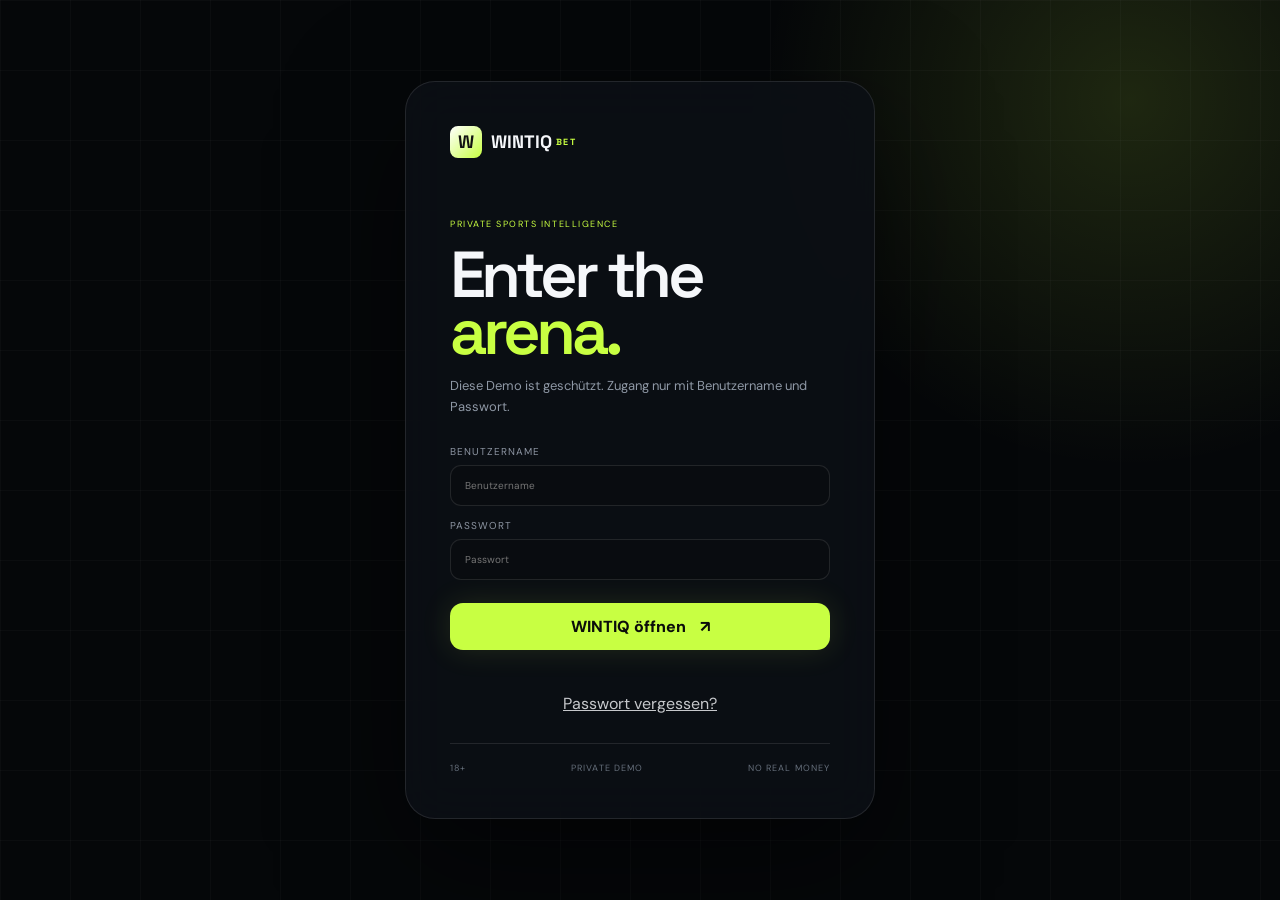
==== index (10).html @ 61d81dd2 "Add files via upload" ====
<!doctype html>
<html lang="de">
<head>
<meta charset="utf-8">
<meta name="viewport" content="width=device-width,initial-scale=1">

<meta name="description" content="WINTIQ — private sports intelligence demo">
<title>WINTIQ BET — Private Demo</title>

<link rel="preconnect" href="https://fonts.googleapis.com">
<link rel="preconnect" href="https://fonts.gstatic.com" crossorigin>

<link href="https://fonts.googleapis.com/css2?family=DM+Sans:wght@400;500;600;700;800&family=Space+Grotesk:wght@500;600;700&display=swap" rel="stylesheet">

<link rel="stylesheet" href="styles.css">

<style>
/* =========================================================
   GITHUB ADMIN
   ========================================================= */

.github-token-field {
  grid-column: 1 / -1;
}

.github-token-field input {
  width: 100%;
  min-height: 54px;
  font-size: 16px;
  box-sizing: border-box;
}

.github-test-row {
  display: flex;
  align-items: center;
  gap: 14px;
  margin-top: 14px;
  flex-wrap: wrap;
}

.github-status {
  font-size: 13px;
  line-height: 1.45;
  opacity: .9;
}

.github-status.ok {
  color: #b6ff4a;
}

.github-status.error {
  color: #ff7777;
}

.github-status.loading {
  opacity: .65;
}


/* =========================================================
   PASSWORD RESET
   ========================================================= */

.forgot-password {
  margin-top: 14px;
  text-align: center;
}

.forgot-password button {
  background: transparent;
  border: 0;
  color: inherit;
  cursor: pointer;
  text-decoration: underline;
  opacity: .8;
  font: inherit;
}

.forgot-password button:hover {
  opacity: 1;
}

.reset-box {
  display: grid;
  gap: 14px;
  margin-top: 20px;
}

.reset-box input {
  width: 100%;
  box-sizing: border-box;
}

.reset-message {
  min-height: 20px;
  font-size: 13px;
}

.reset-message.error {
  color: #ff7777;
}

.reset-message.ok {
  color: #b6ff4a;
}


/* =========================================================
   PASSWORD REQUEST INBOX
   ========================================================= */

.password-inbox {
  margin-top: 30px;
  border-top: 1px solid rgba(255,255,255,.1);
  padding-top: 24px;
}

.password-inbox-head {
  display: flex;
  justify-content: space-between;
  align-items: center;
  gap: 15px;
  flex-wrap: wrap;
  margin-bottom: 16px;
}

.password-inbox-head strong {
  font-size: 18px;
}

.password-inbox-head small {
  opacity: .65;
}

.password-request-list {
  display: grid;
  gap: 12px;
}

.password-request {
  border: 1px solid rgba(255,255,255,.1);
  background: rgba(255,255,255,.025);
  padding: 16px;
  border-radius: 12px;
}

.password-request.pending {
  border-color: rgba(182,255,74,.35);
}

.password-request.done {
  opacity: .55;
}

.password-request-top {
  display: flex;
  justify-content: space-between;
  align-items: center;
  gap: 12px;
  margin-bottom: 10px;
}

.password-request-user {
  font-weight: 700;
  font-size: 16px;
}

.password-request-status {
  font-size: 11px;
  padding: 5px 8px;
  border-radius: 99px;
  border: 1px solid rgba(255,255,255,.15);
}

.password-request-status.pending {
  color: #b6ff4a;
}

.password-request-status.done {
  color: #aaa;
}

.password-request-meta {
  font-size: 12px;
  opacity: .65;
  margin-bottom: 14px;
}

.password-request-actions {
  display: flex;
  gap: 8px;
  flex-wrap: wrap;
}

.password-change-box {
  margin-top: 14px;
  padding: 14px;
  border-radius: 10px;
  background: rgba(0,0,0,.2);
  display: grid;
  gap: 10px;
}

.password-change-box input {
  width: 100%;
  box-sizing: border-box;
}

.password-inbox-empty {
  padding: 18px;
  border: 1px dashed rgba(255,255,255,.15);
  border-radius: 10px;
  opacity: .6;
  text-align: center;
}

.inbox-count {
  display: inline-flex;
  min-width: 20px;
  height: 20px;
  padding: 0 6px;
  align-items: center;
  justify-content: center;
  border-radius: 99px;
  background: #b6ff4a;
  color: #111;
  font-size: 11px;
  font-weight: 800;
}


/* =========================================================
   USER INFO
   ========================================================= */

.current-user {
  font-size: 12px;
  opacity: .7;
  margin-right: 5px;
}

.hidden {
  display: none !important;
}

/* =========================================================
   FINAL PICKS REDESIGN
   Legacy sports/live-market/bet-slip areas are removed from the page.
   ========================================================= */
#sports,#live{display:none!important}

.picks{position:relative}
.picks-live-ticker{margin:0 0 24px;border:1px solid rgba(255,255,255,.10);border-radius:18px;background:rgba(255,255,255,.025);overflow:hidden}
.picks-live-ticker-track{display:grid;grid-template-columns:repeat(3,minmax(0,1fr));min-height:66px}
.picks-live-ticker-item{display:flex;align-items:center;justify-content:space-between;gap:14px;padding:13px 16px;border-right:1px solid rgba(255,255,255,.08);font-size:12px}
.picks-live-ticker-item:last-child{border-right:0}
.picks-live-ticker-item strong{font-size:15px;font-variant-numeric:tabular-nums}
.picks-live-ticker-item.live .ticker-state{color:#ff6262;font-weight:800}
.picks-live-ticker-item.upcoming .ticker-state{opacity:.65}
.picks-live-ticker-item.finished .ticker-state{opacity:.45}
.picks-live-ticker-item .ticker-state{white-space:nowrap;font-size:10px;letter-spacing:.08em;text-transform:uppercase}
.picks-live-caption{display:flex;justify-content:space-between;align-items:center;gap:18px;margin:0 0 12px;padding:0 2px;color:rgba(255,255,255,.48);font-size:10px;letter-spacing:.10em;text-transform:uppercase}
.picks-live-caption span:first-child{color:rgba(255,255,255,.82);font-weight:800}
.live-mini-dot{display:inline-block;width:7px;height:7px;border-radius:50%;background:#ff4d4d;box-shadow:0 0 0 0 rgba(255,77,77,.65);animation:livePulse 1.15s infinite;margin-right:7px;vertical-align:middle}
@keyframes livePulse{0%{box-shadow:0 0 0 0 rgba(255,77,77,.65);opacity:1}70%{box-shadow:0 0 0 8px rgba(255,77,77,0);opacity:.55}100%{box-shadow:0 0 0 0 rgba(255,77,77,0);opacity:1}}
.pick-grid{display:grid!important;grid-template-columns:repeat(3,minmax(0,1fr));gap:18px;align-items:stretch}
.pick-card{position:relative;overflow:hidden;min-height:100%;padding:22px!important;border:1px solid rgba(255,255,255,.10)!important;border-radius:22px!important;background:linear-gradient(150deg,rgba(255,255,255,.055),rgba(255,255,255,.018))!important;box-shadow:0 20px 60px rgba(0,0,0,.20)!important}
.pick-card:before{content:"";position:absolute;left:0;right:0;top:0;height:2px;background:rgba(182,255,74,.85)}
.pick-top{display:flex;justify-content:space-between;align-items:center;gap:12px;margin-bottom:18px}
.pick-top>span{display:inline-flex!important;align-items:center;padding:6px 9px!important;border-radius:999px!important;background:rgba(182,255,74,.10)!important;color:#b6ff4a!important;font-size:9px!important;font-weight:800!important;letter-spacing:.10em}
.pick-top>small{opacity:.34;font-variant-numeric:tabular-nums}
.pick-sport{display:block;margin-bottom:8px;font-size:10px!important;letter-spacing:.12em;text-transform:uppercase;opacity:.48}
.pick-card h3{margin:0 0 16px!important;font-size:20px!important;line-height:1.18!important}
.pick-tip{display:flex!important;align-items:center!important;justify-content:space-between!important;gap:14px!important;margin:0 0 15px!important;padding:14px 15px!important;border:1px solid rgba(255,255,255,.09)!important;border-radius:15px!important;background:rgba(0,0,0,.20)!important}
.pick-tip span{font-size:9px!important;letter-spacing:.11em!important;opacity:.45}
.pick-tip strong{font-size:15px!important;text-align:right}
.pick-card>p{margin:0 0 15px!important;font-size:13px!important;line-height:1.55!important;opacity:.70}
.pick-bottom{display:flex!important;align-items:center!important;justify-content:space-between!important;padding-top:14px!important;border-top:1px solid rgba(255,255,255,.08)!important;font-size:10px!important;letter-spacing:.10em!important;opacity:.62}
.pick-bottom strong{font-size:18px!important;letter-spacing:0!important;opacity:1!important}
.pick-live{margin-top:16px!important;padding:15px!important;border:1px solid rgba(255,255,255,.09)!important;border-radius:16px!important;background:rgba(0,0,0,.22)!important}
.pick-live-head{display:flex!important;justify-content:space-between!important;align-items:center!important;gap:10px!important;margin-bottom:12px!important;font-size:10px!important;letter-spacing:.08em!important;text-transform:uppercase}
.pick-live-dot{font-weight:800!important}
.pick-live-dot.live{color:#ff5b5b!important;display:inline-flex;align-items:center;gap:6px}
.pick-live-dot.live:before{content:"";width:7px;height:7px;border-radius:50%;background:#ff4d4d;box-shadow:0 0 0 0 rgba(255,77,77,.65);animation:livePulse 1.15s infinite}
.pick-live-dot.pending{color:rgba(255,255,255,.58)!important}
.pick-live-dot.done{color:rgba(255,255,255,.42)!important}
.pick-live-score{display:grid!important;grid-template-columns:1fr auto 1fr!important;align-items:center!important;gap:10px!important;font-size:12px!important;font-weight:700!important}
.pick-live-score span:last-child{text-align:right}
.pick-live-score strong{font-size:24px!important;font-variant-numeric:tabular-nums!important;letter-spacing:.02em}
.pick-live-meta{display:flex!important;justify-content:space-between!important;gap:10px!important;margin-top:10px!important;padding-top:10px!important;border-top:1px solid rgba(255,255,255,.07)!important;font-size:10px!important;opacity:.58!important;font-variant-numeric:tabular-nums}
.pick-live-result{margin-top:10px!important;padding-top:10px!important;border-top:1px solid rgba(255,255,255,.07)!important;font-size:11px!important;font-weight:800!important;letter-spacing:.04em}
.pick-live-result.correct{color:#b6ff4a!important}.pick-live-result.wrong{color:#ff6868!important}.pick-live-result.pending{color:rgba(255,255,255,.48)!important}.pick-live-result.live{color:#ff6868!important}
.pick-start{margin-top:10px!important;padding-top:10px!important;border-top:1px solid rgba(255,255,255,.06)!important;font-size:10px!important;opacity:.62!important}
.pick-live-score strong{white-space:nowrap}
@media(max-width:1050px){.pick-grid{grid-template-columns:repeat(2,minmax(0,1fr))!important}.picks-live-ticker-track{grid-template-columns:1fr}}
@media(max-width:680px){.pick-grid{grid-template-columns:1fr!important}.pick-card{padding:18px!important}.picks-live-caption{align-items:flex-start;flex-direction:column;gap:6px}.picks-live-ticker-item{border-right:0;border-bottom:1px solid rgba(255,255,255,.08)}.picks-live-ticker-item:last-child{border-bottom:0}}

</style>


<style id="wintiq-final-overrides">
/* FINAL CLEAN UI — legacy market/live/bet-slip layouts are gone */
.legacy-sports, .legacy-live, .sports-filter, .market-section, .bet-slip, .betslip, #betSlip, #sports, #live { display:none !important; }

/* Picks: spacious editorial cards */
.wintiq-picks { padding: 96px 0 110px !important; }
.wintiq-picks .section-top { margin-bottom: 34px !important; align-items:flex-end !important; }
.wintiq-picks .section-top h2 { margin:0 !important; }
.wintiq-picks .pick-note { white-space:nowrap; }
.picks-live-ticker {
  min-height:74px; margin:0 0 34px !important; border:1px solid rgba(255,255,255,.10);
  border-radius:20px; background:linear-gradient(90deg,rgba(255,255,255,.045),rgba(255,255,255,.018));
  box-shadow:0 18px 55px rgba(0,0,0,.18); overflow:hidden;
}
.picks-live-ticker-track { display:grid; grid-template-columns:repeat(3,minmax(0,1fr)); min-height:74px; }
.picks-live-ticker-item {
  min-width:0; display:grid; grid-template-columns:auto 1fr; grid-template-rows:auto auto; column-gap:12px; row-gap:5px;
  align-content:center; padding:13px 18px; border-right:1px solid rgba(255,255,255,.08);
}
.picks-live-ticker-item:last-child{border-right:0}
.picks-live-ticker-item .ticker-state{grid-row:1 / span 2; align-self:center; font-size:9px; font-weight:900; letter-spacing:.12em; text-transform:uppercase; white-space:nowrap}
.picks-live-ticker-item strong{font-size:14px; line-height:1.2; white-space:nowrap; overflow:hidden; text-overflow:ellipsis}
.picks-live-ticker-item small{font-size:10px; opacity:.52; white-space:nowrap}
.picks-live-ticker-item.live .ticker-state{color:#ff4d4d}
.picks-live-ticker-item.live .ticker-state::before{content:"";display:inline-block;width:7px;height:7px;border-radius:50%;background:#ff4d4d;margin-right:6px;animation:livePulse 1.15s infinite}
.picks-live-ticker-item.upcoming .ticker-state{color:#b6ff4a}
.picks-live-ticker-item.finished .ticker-state{color:rgba(255,255,255,.45)}

.wintiq-picks .pick-grid { grid-template-columns:repeat(3,minmax(0,1fr)) !important; gap:24px !important; }
.wintiq-picks .pick-card { padding:0 !important; min-height:0 !important; border-radius:24px !important; }
.wintiq-picks .pick-card > .pick-card-inner { padding:26px !important; }
.wintiq-picks .pick-top { margin-bottom:20px !important; }
.wintiq-picks .pick-sport { margin-bottom:10px !important; }
.wintiq-picks .pick-card h3 { min-height:50px; margin-bottom:20px !important; font-size:20px !important; line-height:1.35 !important; }
.wintiq-picks .pick-tip { min-height:58px; margin-bottom:18px !important; }
.wintiq-picks .pick-card > p { min-height:84px; margin-bottom:18px !important; line-height:1.7 !important; }
.wintiq-picks .pick-bottom { min-height:52px; }
.wintiq-picks .pick-live { margin-top:18px !important; }
.wintiq-picks .pick-live-score { min-height:44px; }
.wintiq-picks .pick-live-score strong { font-size:25px !important; }
.wintiq-picks .pick-live-meta { line-height:1.5; }
.wintiq-picks .pick-live-result { line-height:1.4; }
@media(max-width:1050px){.wintiq-picks .pick-grid{grid-template-columns:repeat(2,minmax(0,1fr)) !important}.picks-live-ticker-track{grid-template-columns:1fr}}
@media(max-width:680px){.wintiq-picks{padding:72px 0 82px !important}.wintiq-picks .section-top{align-items:flex-start !important;gap:16px}.wintiq-picks .pick-note{white-space:normal}.wintiq-picks .pick-grid{grid-template-columns:1fr !important}.wintiq-picks .pick-card h3,.wintiq-picks .pick-card > p{min-height:0}.picks-live-ticker-item{border-right:0;border-bottom:1px solid rgba(255,255,255,.08)}.picks-live-ticker-item:last-child{border-bottom:0}}
</style>


<style id="wintiq-clean-live-picks">
  /* No legacy market UI */
  .ticker,
  .legacy-sports,
  .legacy-live,
  .sports-filter,
  .market-section,
  .bet-slip,
  .betslip,
  #betSlip,
  #sports,
  #live { display:none !important; }

  .wintiq-picks { padding: 92px 0 112px !important; }
  .wintiq-picks .section-top { margin-bottom: 30px !important; }

  .wintiq-picks .pick-grid {
    display:grid !important;
    grid-template-columns:repeat(3,minmax(0,1fr)) !important;
    gap:24px !important;
    align-items:stretch;
  }
  .wintiq-picks .pick-card {
    min-width:0 !important;
    padding:0 !important;
    overflow:hidden !important;
    border-radius:24px !important;
  }
  .wintiq-picks .pick-card > .pick-card-inner { padding:26px !important; }
  .wintiq-picks .pick-card h3 {
    min-height:54px;
    margin:0 0 20px !important;
    line-height:1.35 !important;
  }
  .wintiq-picks .pick-card > p {
    min-height:88px;
    margin:0 0 20px !important;
    line-height:1.72 !important;
  }

  /* Animated live ticker: the content keeps moving without a page reload. */
  .picks-live-ticker {
    position:relative;
    margin:0 0 34px !important;
    min-height:76px;
    border:1px solid rgba(255,255,255,.10);
    border-radius:20px;
    background:linear-gradient(90deg,rgba(255,255,255,.045),rgba(255,255,255,.018));
    box-shadow:0 18px 55px rgba(0,0,0,.18);
    overflow:hidden;
  }
  .picks-live-ticker::before,
  .picks-live-ticker::after {
    content:"";
    position:absolute;
    top:0;
    bottom:0;
    width:60px;
    z-index:3;
    pointer-events:none;
  }
  .picks-live-ticker::before { left:0; background:linear-gradient(90deg,#080a0d,transparent); }
  .picks-live-ticker::after { right:0; background:linear-gradient(270deg,#080a0d,transparent); }
  .picks-ticker-viewport { overflow:hidden; width:100%; }
  .picks-ticker-track {
    display:flex;
    width:max-content;
    min-height:76px;
    will-change:transform;
    animation:picksTickerMove 28s linear infinite;
  }
  .picks-ticker-set { display:flex; flex-shrink:0; }
  .picks-live-ticker-item {
    width:min(390px,32vw);
    min-width:290px;
    display:grid;
    grid-template-columns:auto minmax(0,1fr);
    grid-template-rows:auto auto;
    column-gap:12px;
    row-gap:4px;
    align-content:center;
    padding:14px 24px;
    border-right:1px solid rgba(255,255,255,.08);
  }
  .picks-live-ticker-item .ticker-state {
    grid-row:1 / span 2;
    align-self:center;
    white-space:nowrap;
    font-size:9px;
    font-weight:900;
    letter-spacing:.12em;
    text-transform:uppercase;
  }
  .picks-live-ticker-item strong {
    min-width:0;
    overflow:hidden;
    text-overflow:ellipsis;
    white-space:nowrap;
    font-size:14px;
    line-height:1.2;
  }
  .picks-live-ticker-item small {
    min-width:0;
    overflow:hidden;
    text-overflow:ellipsis;
    white-space:nowrap;
    font-size:10px;
    opacity:.52;
  }
  .picks-live-ticker-item.live .ticker-state { color:#ff4d4d; }
  .picks-live-ticker-item.live .ticker-state::before {
    content:"";
    display:inline-block;
    width:7px;
    height:7px;
    margin-right:7px;
    border-radius:50%;
    background:#ff4d4d;
    animation:livePulse 1.15s infinite;
    vertical-align:1px;
  }
  .picks-live-ticker-item.upcoming .ticker-state { color:#b6ff4a; }
  .picks-live-ticker-item.finished .ticker-state { color:rgba(255,255,255,.45); }
  @keyframes picksTickerMove {
    from { transform:translate3d(0,0,0); }
    to { transform:translate3d(-50%,0,0); }
  }
  .picks-live-ticker:hover .picks-ticker-track { animation-play-state:paused; }

  @media (max-width:1050px) {
    .wintiq-picks .pick-grid { grid-template-columns:repeat(2,minmax(0,1fr)) !important; }
    .picks-live-ticker-item { width:360px; }
  }
  @media (max-width:680px) {
    .wintiq-picks { padding:72px 0 82px !important; }
    .wintiq-picks .pick-grid { grid-template-columns:1fr !important; }
    .wintiq-picks .pick-card h3,
    .wintiq-picks .pick-card > p { min-height:0; }
    .picks-live-ticker-item { width:310px; min-width:310px; padding:13px 18px; }
    .picks-ticker-track { animation-duration:24s; }
  }
  @media (prefers-reduced-motion:reduce) {
    .picks-ticker-track { animation:none; }
  }
</style>

<style id="wintiq-hard-clean">
/* HARD CLEAN: legacy UI must never be visible, even if an old script injects it. */
html body .ticker,
html body .top-ticker,
html body .live-ticker:not(#picksLiveTicker),
html body .sports-filter,
html body .market-section,
html body .bet-slip,
html body .betslip,
html body #betSlip,
html body #sports,
html body #live,
html body [class*="bet-slip"],
html body [id*="bet-slip"],
html body [class*="sports-filter"],
html body [class*="market-section"] { display:none !important; }
</style>
</head>

<body class="locked">


<!-- =========================================================
     LOGIN
     ========================================================= -->

<div id="loginGate" class="gate">

  <div class="gate-glow"></div>

  <div class="gate-card">

    <div class="gate-logo">
      <span>W</span>
      <b>WINTIQ</b>
      <em>BET</em>
    </div>

    <div class="gate-kicker">
      PRIVATE SPORTS INTELLIGENCE
    </div>

    <h1>
      Enter the<br>
      <span>arena.</span>
    </h1>

    <p>
      Diese Demo ist geschützt. Zugang nur mit Benutzername und Passwort.
    </p>

    <form id="loginForm">

      <label>
        Benutzername
        <input
          id="loginUser"
          autocomplete="username"
          placeholder="Benutzername"
          required
        >
      </label>

      <label>
        Passwort
        <input
          id="loginPass"
          type="password"
          autocomplete="current-password"
          placeholder="Passwort"
          required
        >
      </label>

      <button class="primary" type="submit">
        WINTIQ öffnen <span>↗</span>
      </button>

      <small id="loginError"></small>

      <div class="forgot-password">
        <button id="forgotPasswordBtn" type="button">
          Passwort vergessen?
        </button>
      </div>

    </form>

    <div class="gate-foot">
      <span>18+</span>
      <span>PRIVATE DEMO</span>
      <span>NO REAL MONEY</span>
    </div>

  </div>

</div>


<!-- =========================================================
     APP
     ========================================================= -->

<div id="app" class="app-hidden">

  <!-- TOPBAR -->

  <div class="topbar">

    <div>
      <span class="live-dot"></span>
      <b>WINTIQ PULSE</b>
      <span id="pulseText">Live intelligence · Demo feed</span>
    </div>

    <div class="top-actions">
      <span class="current-user" id="currentUserLabel"></span>
      <span>PRIVATE DEMO</span>
      <button id="adminOpen" class="hidden">ADMIN</button>
      <button id="logout">LOCK</button>
    </div>

  </div>


  <!-- NAV -->

  <header class="nav">

    <button class="hamb" id="hamb">☰</button>

    <a class="brand" href="#top">
      <span>W</span>
      <b>WINTIQ</b>
      <em>BET</em>
    </a>

    <nav>
      <a href="#picks">Picks</a>
      <a href="#events">Events</a>
      <a href="#edge">Edge</a>
    </nav>

    <div class="nav-actions">
      <button id="search">⌕</button>
      <a class="nav-cta" href="#picks">Picks ansehen</a>
    </div>

  </header>


  <!-- MOBILE NAV -->

  <div class="mobile" id="mobile">
    <a href="#picks">Picks</a>
    <a href="#events">Events</a>
    <a href="#edge">Edge</a>
  </div>


  <main id="top">

    <!-- HERO -->

    <section class="hero">

      <div class="hero-bg"></div>
      <div class="hero-shade"></div>
      <div class="hero-grid"></div>

      <div class="hero-copy">

        <div class="eyebrow">
          <span class="pulse-dot"></span>
          WINTIQ ORIGINAL · PRIVATE ACCESS
        </div>

        <div class="count">
          RELEASE
          <strong id="timer">00 : 00 : 00 : 00</strong>
        </div>

        <h1 id="heroTitle">
          SPORT.<br>
          <span>DATA.</span><br>
          MOMENTUM.
        </h1>

        <p id="heroText">
          Ein radikales Sports-Interface für schnelle Entscheidungen,
          klare Daten und redaktionelle Picks.
        </p>

        <div class="hero-buttons">

          <a class="primary" href="#picks">
            Picks entdecken <span>→</span>
          </a>

          <a class="ghost" href="#picks">
            Unsere Picks <span>↗</span>
          </a>

        </div>

      </div>

      <div class="hero-meta">
        <span>01 / 05</span>
        <span>WINTIQ LAB</span>
        <span id="releaseMeta">11.09.2026</span>
      </div>

      <div class="hero-card">
        <small>LIVE INDEX</small>
        <strong>94.7</strong>
        <span>MARKET MOMENTUM ↑</span>
      </div>

    </section>


    <!-- PICKS -->

    <section class="picks" id="picks">

      <div class="section-top">

        <div>

          <small>WINTIQ EDITORIAL</small>

          <h2>
            Unsere <span>Picks.</span>
          </h2>

        </div>

        <div class="pick-note">
          Nur von WINTIQ veröffentlicht
        </div>

      </div>

      <div class="picks-live-ticker" id="picksLiveTicker" aria-live="polite"></div>

      <div class="picks-live-caption">
        <span><i class="live-mini-dot"></i> LIVE-TRACKING</span>
        <span>Spielstand · Spielminute · Restzeit · Tippstatus</span>
      </div>

      <div id="pickGrid" class="pick-grid"></div>

    </section>


    <!-- EVENTS -->

    <section class="events" id="events">

      <div class="section-top">

        <div>

          <small>VISUAL MATCHDAY</small>

          <h2>
            Top <span>Events.</span>
          </h2>

        </div>

        <a class="arrow-link" href="#live">
          Alle Märkte →
        </a>

      </div>


      <div class="event-grid">

        <article class="event e1">

          <div>

            <small>FOOTBALL · 11.09.2026</small>

            <h3>
              Der perfekte<br>
              Matchday.
            </h3>

            <a href="#live">
              Märkte entdecken →
            </a>

          </div>

        </article>


        <article class="event e2">

          <div>

            <small>TENNIS · ATP</small>

            <h3>
              Every point<br>
              counts.
            </h3>

            <a href="#picks">
              Pick ansehen →
            </a>

          </div>

        </article>


        <article class="event e3">

          <div>

            <small>BASKETBALL · NBA</small>

            <h3>
              Game<br>
              time.
            </h3>

            <a href="#live">
              Ansehen →
            </a>

          </div>

        </article>

      </div>

    </section>


    <!-- EDGE -->

    <section class="edge" id="edge">

      <div class="edge-copy">

        <small>WINTIQ EDGE</small>

        <h2>
          Built for<br>
          <span>the moment.</span>
        </h2>

        <p>
          Editorial statt Chaos: Live-Kontext, Daten und unsere
          redaktionellen Einschätzungen auf einer Oberfläche.
        </p>


        <div class="features">

          <div>
            <b>01</b>
            <strong>Live-first</strong>
            <small>
              Der aktuelle Spielmoment steht im Fokus.
            </small>
          </div>

          <div>
            <b>02</b>
            <strong>Editorial Picks</strong>
            <small>
              Nur das WINTIQ-Team veröffentlicht Einschätzungen.
            </small>
          </div>

          <div>
            <b>03</b>
            <strong>Mobile by default</strong>
            <small>
              Für kleine Screens und schnelle Wege gebaut.
            </small>
          </div>

        </div>

      </div>


      <div class="phone">

        <div class="notch"></div>

        <div class="phone-screen">

          <div class="phone-brand">
            WINTIQ <em>BET</em>
          </div>

          <small>
            ● LIVE 68'
          </small>

          <h4>FC Bayern</h4>

          <div class="phone-score">
            2 <span>:</span> 1
          </div>

          <h4>Dortmund</h4>

          <div class="mini">
            <span>1.78</span>
            <span>3.90</span>
            <span>4.40</span>
          </div>

          <div class="phone-pick">
            WINTIQ PICK<br>
            <b>Heimsieg</b>
          </div>

          <footer>
            ⌂　 ◉　 ＋　 ▢
          </footer>

        </div>

      </div>

    </section>


    <!-- RELEASE -->

    <section class="release">

      <small>NEXT MOVE</small>

      <h2 id="releaseDateBig">
        11.09.2026
      </h2>

      <p>
        WINTIQ — RELEASE CONCEPT
      </p>

      <strong id="days">
        00 DAYS
      </strong>

      <a class="primary" href="#top">
        Back to top ↑
      </a>

    </section>

  </main>


  <!-- FOOTER -->

  <footer>

    <div>

      <div class="brand footer-brand">
        <span>W</span>
        <b>WINTIQ</b>
        <em>BET</em>
      </div>

      <nav>
        <a href="#">Impressum</a>
        <a href="#">Datenschutz</a>
        <a href="#">Responsible Gaming</a>
        <a href="#">AGB</a>
      </nav>

    </div>

    <p>
      © 2026 WINTIQ · 18+ · PRIVATE DEMO · Keine Echtgeld-Wetten
    </p>

  </footer>

</div>


<!-- =========================================================
     PASSWORD RESET MODAL
     ========================================================= -->

<div id="resetModal" class="modal hidden">

  <div class="modal-card">

    <button class="modal-close" id="resetClose">
      ×
    </button>

    <div class="admin-head">

      <small>
        WINTIQ ACCOUNT
      </small>

      <h2>
        Passwort <span>vergessen?</span>
      </h2>

      <p>
        Gib deinen WINTIQ-Benutzernamen ein.
        Die Anfrage wird an den Administrator übermittelt.
      </p>

    </div>

    <div class="reset-box">

      <label>
        Benutzername
        <input
          id="resetUsername"
          autocomplete="username"
          placeholder="z. B. Ionix87"
        >
      </label>

      <button
        id="sendResetRequest"
        class="primary"
        type="button"
      >
        Anfrage senden →
      </button>

      <div
        id="resetMessage"
        class="reset-message"
      ></div>

    </div>

  </div>

</div>


<!-- =========================================================
     ADMIN PANEL
     ========================================================= -->

<div id="adminPanel" class="modal hidden">

  <div class="modal-card">

    <button class="modal-close" id="adminClose">
      ×
    </button>


    <div class="admin-head">

      <small>
        WINTIQ CONTROL ROOM
      </small>

      <h2>
        Admin <span>Studio.</span>
      </h2>

      <p>
        Änderungen werden lokal in diesem Browser gespeichert.
      </p>

    </div>


    <!-- ADMIN INPUTS -->

    <div class="admin-grid">

      <label>
        Hero Titel
        <input
          id="aHeroTitle"
          placeholder="SPORT. DATA. MOMENTUM."
        >
      </label>


      <label>
        Release Datum
        <input
          id="aRelease"
          type="date"
        >
      </label>


      <label class="full">
        Hero Text
        <textarea
          id="aHeroText"
          rows="3"
        ></textarea>
      </label>


      <label class="full">
        Pulse Text
        <input id="aPulse">
      </label>


      <!-- PICKS -->

      <div class="admin-block full">

        <div class="admin-block-head">

          <strong>
            WINTIQ Picks
          </strong>

          <button
            id="addPick"
            type="button"
          >
            + Pick hinzufügen
          </button>

        </div>

        <div id="adminPicks"></div>

      </div>

    </div>


    <!-- =====================================================
         PASSWORD INBOX
         ===================================================== -->

    <div class="password-inbox">

      <div class="password-inbox-head">

        <div>
          <strong>
            Passwort-Anfragen
          </strong>

          <small>
            <span id="pendingResetCount" class="inbox-count">0</span>
            offene Anfrage(n)
          </small>
        </div>

        <button
          id="refreshPasswordRequests"
          type="button"
          class="ghost"
        >
          ↻ Aktualisieren
        </button>

      </div>


      <div
        id="passwordRequestList"
        class="password-request-list"
      >

        <div class="password-inbox-empty">
          Passwort-Anfragen werden geladen …
        </div>

      </div>

    </div>


    <!-- =====================================================
         GITHUB PUBLISH
         ===================================================== -->

    <div class="admin-publish">

      <small>

        <b>GitHub-Veröffentlichung</b> ·
        Speichert deine Picks direkt in
        <code>picks.json</code>.

        Dafür wird ein GitHub Fine-grained Token mit
        <b>Contents: Read and write</b> benötigt.

        Der Token wird nicht im Projekt gespeichert.

      </small>


      <div class="publish-fields">

        <label class="github-token-field">

          GitHub Token

          <input
            id="ghToken"
            type="password"
            autocomplete="off"
            placeholder="github_pat_…"
          >

        </label>


        <label>

          Repository

          <input
            id="ghRepo"
            value="bodycam1212-lab/axenvo-bet"
            placeholder="owner/repository"
          >

        </label>


        <label>

          Branch

          <input
            id="ghBranch"
            value="main"
            placeholder="main"
          >

        </label>

      </div>


      <div class="github-test-row">

        <button
          id="testGitHub"
          type="button"
          class="ghost"
        >
          🧪 Token prüfen
        </button>

        <span
          id="ghStatus"
          class="github-status"
        ></span>

      </div>

    </div>


    <!-- ADMIN ACTIONS -->

    <div class="admin-actions">

      <button
        id="saveAdmin"
        class="primary"
      >
        Änderungen speichern
      </button>


      <button
        id="publishGitHub"
        class="primary"
      >
        Picks zu GitHub senden
      </button>


      <button
        id="resetAdmin"
        class="ghost"
      >
        Demo zurücksetzen
      </button>

    </div>


    <small class="admin-warning">

      Hinweis: Diese GitHub-Pages-Version ist eine Frontend-Demo.
      Ein echter Login ist damit nicht sicher, weil HTML/JavaScript
      öffentlich einsehbar ist. Für echte Zugangskontrolle braucht
      es einen Server/Auth-Dienst.

    </small>

  </div>

</div>


<!-- TOAST -->

<div id="toast"></div>


<!-- JAVASCRIPT -->

<script src="script.js?v=20260912-final"></script>

</body>
</html>
---- styles.css ----
:root{--bg:#07090c;--panel:#0e1218;--panel2:#121821;--line:rgba(255,255,255,.1);--text:#f5f7fa;--muted:#929aa8;--accent:#c8ff42;--accent2:#8ff51b;--orange:#ff6a3d;--radius:24px}*{box-sizing:border-box}html{scroll-behavior:smooth}body{margin:0;background:var(--bg);color:var(--text);font-family:'DM Sans',sans-serif;overflow-x:hidden}a{color:inherit;text-decoration:none}button,input,textarea{font:inherit}button{cursor:pointer}body.locked{overflow:hidden}.hidden{display:none!important}.app-hidden{display:none}.topbar{height:38px;padding:0 5.5%;display:flex;justify-content:space-between;align-items:center;border-bottom:1px solid var(--line);font-size:11px;letter-spacing:.08em;color:var(--muted);text-transform:uppercase}.topbar b{color:#fff}.live-dot,.pulse-dot{display:inline-block;width:7px;height:7px;background:var(--accent);border-radius:50%;box-shadow:0 0 14px var(--accent);margin-right:7px}.top-actions{display:flex;gap:18px;align-items:center}.top-actions button{background:none;border:0;color:#fff;font-size:10px;letter-spacing:.12em}.top-actions #adminOpen{color:var(--accent)}.nav{height:82px;padding:0 5.5%;display:flex;align-items:center;justify-content:space-between;border-bottom:1px solid var(--line);position:sticky;top:0;z-index:20;background:rgba(7,9,12,.78);backdrop-filter:blur(18px)}.brand{display:flex;align-items:center;gap:9px;font-family:'Space Grotesk';font-size:19px;letter-spacing:-.04em}.brand span,.gate-logo span{display:grid;place-items:center;width:25px;height:25px;border-radius:8px;background:linear-gradient(135deg,#fff,var(--accent));color:#111;font-weight:800}.brand em,.gate-logo em{font-style:normal;color:var(--accent);font-size:11px;letter-spacing:.16em;margin-left:-5px}nav{display:flex;gap:34px;font-size:13px;color:#aeb5c0}.nav nav a:hover{color:#fff}.nav-actions{display:flex;gap:12px;align-items:center}.nav-actions button{border:1px solid var(--line);background:#0d1117;color:#fff;width:40px;height:40px;border-radius:12px}.nav-cta,.primary{display:inline-flex;align-items:center;justify-content:center;gap:14px;background:var(--accent);color:#0b0d0a;border:0;border-radius:13px;padding:13px 18px;font-weight:800;box-shadow:0 0 30px rgba(200,255,66,.13)}.ghost{display:inline-flex;align-items:center;gap:12px;border:1px solid rgba(255,255,255,.2);padding:12px 18px;border-radius:13px}.hamb,.mobile{display:none}.hero{min-height:690px;position:relative;display:flex;align-items:flex-end;padding:8% 5.5%;overflow:hidden;border-bottom:1px solid var(--line)}.hero-bg{position:absolute;inset:0;background-image:url('https://images.unsplash.com/photo-1579952363873-27f3bade9f55?auto=format&fit=crop&w=2200&q=85');background-size:cover;background-position:center 28%;filter:saturate(.9) contrast(1.08)}.hero-shade{position:absolute;inset:0;background:linear-gradient(90deg,rgba(4,6,8,.98) 0%,rgba(4,6,8,.74) 40%,rgba(4,6,8,.1) 76%),linear-gradient(0deg,rgba(4,6,8,.92),transparent 50%)}.hero-grid{position:absolute;inset:0;background-image:linear-gradient(rgba(255,255,255,.04) 1px,transparent 1px),linear-gradient(90deg,rgba(255,255,255,.04) 1px,transparent 1px);background-size:80px 80px;mask-image:linear-gradient(to bottom,transparent,black 30%,transparent)}.hero-copy{position:relative;z-index:2;max-width:700px}.eyebrow,.count{font-size:11px;letter-spacing:.16em;color:#c8cdd5;text-transform:uppercase}.count{margin-top:18px}.count strong{color:var(--accent);margin-left:10px}.hero h1{font-family:'Space Grotesk';font-size:clamp(60px,9vw,130px);line-height:.82;letter-spacing:-.08em;margin:22px 0 28px}.hero h1 span,.section-top h2 span,.edge h2 span,.release h2{color:var(--accent)}.hero-copy p{max-width:540px;color:#b7bec9;font-size:17px;line-height:1.65}.hero-buttons{display:flex;gap:12px;margin-top:28px}.hero-meta{position:absolute;right:5.5%;bottom:7%;display:flex;gap:32px;color:#8f98a5;font-size:10px;letter-spacing:.16em}.hero-card{position:absolute;right:8%;top:20%;width:180px;padding:18px;border:1px solid rgba(255,255,255,.18);background:rgba(10,13,17,.55);backdrop-filter:blur(18px);border-radius:20px;transform:rotate(5deg)}.hero-card small,.hero-card span{display:block;color:#8e97a5;font-size:9px;letter-spacing:.14em}.hero-card strong{font:700 45px 'Space Grotesk';display:block;margin:12px 0;color:#fff}.ticker{height:54px;display:flex;border-bottom:1px solid var(--line);overflow:hidden;background:#0a0d11}.ticker-label{padding:0 25px;display:flex;align-items:center;color:var(--accent);font-size:10px;font-weight:800;letter-spacing:.14em;border-right:1px solid var(--line)}.ticker-track{display:flex;align-items:center;gap:70px;white-space:nowrap;padding-left:35px;color:#aab1bd;font-size:11px;letter-spacing:.08em}.ticker-track b{color:#fff}.sports,.live-section,.picks,.events,.edge{padding:95px 5.5%}.section-top{display:flex;align-items:end;justify-content:space-between;gap:30px}.section-top small{color:#808997;letter-spacing:.16em;font-size:10px}.section-top h2{font:600 clamp(40px,5vw,72px)/.9 'Space Grotesk';letter-spacing:-.06em;margin:12px 0 0}.status,.pick-note{border:1px solid var(--line);border-radius:99px;padding:10px 13px;color:#9aa2ae;font-size:10px;letter-spacing:.1em}.chips{display:flex;gap:10px;flex-wrap:wrap;margin-top:38px}.chip{background:#0c1015;border:1px solid var(--line);color:#aeb5c0;border-radius:99px;padding:12px 17px}.chip.active,.chip:hover{background:var(--accent);color:#0a0c09;border-color:var(--accent);font-weight:800}.live-section{padding-top:30px}.live-section .section-top p{color:#747d89;font-size:12px}.live-grid{display:grid;grid-template-columns:minmax(0,1.6fr) minmax(300px,.7fr);gap:18px;margin-top:40px}.matches{display:grid;grid-template-columns:1fr 1fr;gap:15px}.match{background:linear-gradient(145deg,#11161d,#0b0e13);border:1px solid var(--line);border-radius:20px;padding:20px;transition:.25s}.match:hover{transform:translateY(-3px);border-color:rgba(200,255,66,.35)}.match-top{display:flex;justify-content:space-between;font-size:9px;letter-spacing:.1em;color:#747e8c}.match-top b{color:var(--accent)}.teams{display:grid;grid-template-columns:1fr auto 1fr;gap:10px;align-items:center;margin:35px 0 24px}.teams strong{font-size:14px}.teams strong:last-child{text-align:right}.teams i{font-style:normal;background:#1c232d;border-radius:8px;padding:6px;margin-right:7px;font-size:9px;color:#fff}.teams strong:last-child i{margin:0 0 0 7px}.teams .lime{background:var(--accent);color:#111}.teams>div{font:700 28px 'Space Grotesk'}.teams>div span{color:#65707e;margin:0 4px}.odds{display:grid;grid-template-columns:repeat(3,1fr);gap:7px}.odds.two{grid-template-columns:1fr 1fr}.odds button{border:1px solid var(--line);background:#0a0e13;color:#aeb5bf;border-radius:10px;padding:12px;display:flex;justify-content:space-between}.odds button:hover{border-color:var(--accent);color:#fff}.odds b{color:#fff}.slip{background:#f3f5f7;color:#101317;border-radius:22px;padding:20px;min-height:350px;display:flex;flex-direction:column}.slip-head{display:flex;justify-content:space-between;align-items:start;border-bottom:1px solid #d8dde3;padding-bottom:16px}.slip-head small{font-size:9px;letter-spacing:.15em;color:#7d8793}.slip-head h3{font:700 28px 'Space Grotesk';margin:4px 0}.slip-head button{background:none;border:0;font-size:9px;letter-spacing:.12em}.items{padding:12px 0;flex:1}.empty{text-align:center;display:grid;place-items:center;gap:7px;padding:45px 20px;color:#747e8b}.empty b{font-size:30px}.empty strong{color:#222;font-size:14px}.empty span{font-size:11px}.slip-item{display:flex;justify-content:space-between;gap:10px;padding:12px 0;border-bottom:1px solid #dfe3e8}.slip-item strong,.slip-item span{display:block}.slip-item strong{font-size:12px}.slip-item span{font-size:10px;color:#7c8590;margin-top:3px}.slip-item button{border:0;background:none;font-size:20px}.slip-foot>div{display:flex;justify-content:space-between;font-size:11px;margin-bottom:10px}.slip-foot strong{font-size:16px}.slip-foot button{width:100%;border:0;background:#111;color:#fff;border-radius:11px;padding:14px;font-weight:800}.slip-foot small{display:block;text-align:center;color:#7c8590;font-size:9px;margin-top:10px}.picks{background:#0a0d11;border-top:1px solid var(--line);border-bottom:1px solid var(--line)}.pick-grid{display:grid;grid-template-columns:repeat(3,1fr);gap:15px;margin-top:40px}.pick{padding:22px;border-radius:22px;background:linear-gradient(145deg,#131920,#0d1116);border:1px solid var(--line)}.pick-top{display:flex;justify-content:space-between}.pick-top span{font-size:9px;background:var(--accent);color:#111;padding:6px 8px;border-radius:7px;font-weight:800}.pick-top small{color:#78818d;letter-spacing:.12em}.pick h3{font:600 25px 'Space Grotesk';margin:28px 0 18px}.pick-tip{border:1px solid var(--line);padding:15px;border-radius:15px;display:grid;grid-template-columns:1fr auto;gap:5px}.pick-tip small{grid-column:1/-1;color:#7e8793;font-size:9px;letter-spacing:.12em}.pick-tip strong{font-size:16px}.pick-tip b{grid-column:2;grid-row:2;color:var(--accent);font-size:20px}.pick p{font-size:12px;line-height:1.6;color:#929ba8;min-height:58px}.pick footer{display:flex;justify-content:space-between;align-items:center;border-top:1px solid var(--line);padding-top:14px;color:#737d89;font-size:10px}.pick footer button{border:1px solid var(--line);background:none;color:#fff;border-radius:9px;padding:8px 10px}.event-grid{display:grid;grid-template-columns:1.4fr 1fr 1fr;gap:14px;margin-top:38px}.event{height:400px;border-radius:22px;overflow:hidden;position:relative;background-size:cover;background-position:center}.event:after{content:'';position:absolute;inset:0;background:linear-gradient(0deg,rgba(0,0,0,.9),transparent 65%)}.e1{background-image:url('https://images.unsplash.com/photo-1579952363873-27f3bade9f55?auto=format&fit=crop&w=1400&q=80')}.e2{background-image:url('https://images.unsplash.com/photo-1530915365347-8b6a5c6f8d6b?auto=format&fit=crop&w=1200&q=80')}.e3{background-image:url('https://images.unsplash.com/photo-1546519638-68e109498ffc?auto=format&fit=crop&w=1200&q=80')}.event>div{position:absolute;z-index:2;left:24px;bottom:25px}.event small{font-size:9px;letter-spacing:.13em}.event h3{font:600 34px/1 'Space Grotesk';letter-spacing:-.04em;margin:12px 0 18px}.event a,.arrow-link{font-size:11px;font-weight:800}.edge{display:grid;grid-template-columns:1.4fr .6fr;gap:90px;align-items:center}.edge-copy>p{max-width:600px;color:#8f98a5;line-height:1.7;margin-top:28px}.features{display:grid;grid-template-columns:repeat(3,1fr);gap:12px;margin-top:45px}.features div{border-top:1px solid var(--line);padding-top:16px}.features b,.features strong,.features small{display:block}.features b{color:var(--accent);font-size:10px}.features strong{margin:12px 0 7px}.features small{color:#78818d;font-size:11px;line-height:1.5}.phone{width:270px;height:540px;border:9px solid #1d232b;border-radius:38px;background:#020304;padding:10px;box-shadow:0 30px 90px rgba(0,0,0,.7);transform:rotate(5deg);justify-self:center}.notch{width:90px;height:20px;background:#171b21;border-radius:20px;margin:0 auto 12px}.phone-screen{height:100%;border-radius:27px;background:linear-gradient(180deg,#131a1e,#090c10);padding:20px 14px;position:relative}.phone-brand{font-weight:800}.phone-brand em{color:var(--accent);font-style:normal;font-size:8px}.phone-screen small{display:block;color:var(--accent);margin:28px 0 14px}.phone-screen h4{margin:5px 0;font-size:13px}.phone-score{font:700 40px 'Space Grotesk';text-align:center;margin:8px 0}.phone-score span{color:#616b77}.mini{display:grid;grid-template-columns:repeat(3,1fr);gap:4px}.mini span{background:#181e25;padding:8px 4px;border-radius:7px;text-align:center;font-size:10px}.phone-pick{margin-top:18px;border:1px solid rgba(200,255,66,.35);padding:11px;border-radius:10px;font-size:9px;color:#8e98a4}.phone-pick b{color:var(--accent);font-size:12px}.phone-screen footer{position:absolute;bottom:18px;left:15px;right:15px;border-top:1px solid var(--line);padding-top:12px;text-align:center;color:#8c96a3}.release{text-align:center;padding:120px 20px;background:radial-gradient(circle at center,rgba(200,255,66,.08),transparent 40%);border-top:1px solid var(--line)}.release small{letter-spacing:.16em;color:#7c8591}.release h2{font:600 clamp(55px,9vw,130px)/.9 'Space Grotesk';letter-spacing:-.08em;margin:22px 0 8px}.release p{color:#808997;letter-spacing:.14em;font-size:10px}.release>strong{display:block;font:700 28px 'Space Grotesk';margin:20px}.release .primary{margin-top:15px}footer{padding:35px 5.5%;border-top:1px solid var(--line);display:flex;justify-content:space-between;gap:30px;color:#707986;font-size:10px}.footer-brand{margin-bottom:16px}footer nav{gap:18px;font-size:10px}.gate{position:fixed;inset:0;z-index:100;background:#050709;display:grid;place-items:center;padding:20px;overflow:hidden}.gate-glow{position:absolute;width:800px;height:800px;background:radial-gradient(circle,rgba(200,255,66,.13),transparent 65%);top:-300px;right:-250px}.gate:after{content:'';position:absolute;inset:0;background-image:linear-gradient(rgba(255,255,255,.025) 1px,transparent 1px),linear-gradient(90deg,rgba(255,255,255,.025) 1px,transparent 1px);background-size:70px 70px;pointer-events:none}.gate-card{position:relative;z-index:2;width:min(470px,100%);padding:44px;border:1px solid var(--line);border-radius:30px;background:rgba(12,16,21,.86);backdrop-filter:blur(24px);box-shadow:0 40px 120px rgba(0,0,0,.5)}.gate-logo{display:flex;align-items:center;gap:9px;font:700 18px 'Space Grotesk'}.gate-logo span{width:32px;height:32px}.gate-logo em{font-size:9px}.gate-kicker{color:var(--accent);font-size:9px;letter-spacing:.17em;margin-top:60px}.gate-card h1{font:600 65px/.88 'Space Grotesk';letter-spacing:-.07em;margin:16px 0}.gate-card h1 span{color:var(--accent)}.gate-card>p{color:#8e98a5;line-height:1.6;font-size:13px}.gate-card form{margin-top:28px}.gate-card label{display:block;color:#8d96a3;font-size:10px;letter-spacing:.1em;text-transform:uppercase;margin:13px 0}.gate-card input,.admin-grid input,.admin-grid textarea{display:block;width:100%;margin-top:7px;background:#090c10;border:1px solid var(--line);border-radius:11px;color:#fff;padding:13px 14px;outline:none}.gate-card input:focus,.admin-grid input:focus,.admin-grid textarea:focus{border-color:var(--accent)}.gate-card .primary{width:100%;margin-top:10px}.gate-card form small{display:block;color:#ff715a;min-height:18px;text-align:center;margin-top:10px}.gate-foot{display:flex;justify-content:space-between;margin-top:28px;padding-top:18px;border-top:1px solid var(--line);color:#66707c;font-size:9px;letter-spacing:.12em}.modal{position:fixed;inset:0;z-index:90;background:rgba(0,0,0,.72);backdrop-filter:blur(15px);display:grid;place-items:center;padding:20px}.modal-card{width:min(900px,100%);max-height:90vh;overflow:auto;background:#0e1319;border:1px solid var(--line);border-radius:26px;padding:32px}.modal-close{float:right;border:0;background:none;color:#fff;font-size:30px}.admin-head small{color:var(--accent);letter-spacing:.16em;font-size:9px}.admin-head h2{font:600 48px 'Space Grotesk';letter-spacing:-.06em;margin:10px 0}.admin-head h2 span{color:var(--accent)}.admin-head p{color:#7f8996;font-size:12px}.admin-grid{display:grid;grid-template-columns:1fr 1fr;gap:14px;margin-top:25px}.admin-grid label{font-size:10px;color:#8d97a4;letter-spacing:.08em}.full{grid-column:1/-1}.admin-block{border:1px solid var(--line);border-radius:15px;padding:14px}.admin-block-head{display:flex;justify-content:space-between;align-items:center;margin-bottom:12px}.admin-block-head button{border:1px solid var(--line);background:none;color:var(--accent);border-radius:9px;padding:8px}.admin-pick{display:grid;grid-template-columns:.7fr 1.5fr 1fr .5fr 36px;gap:7px;margin-top:7px}.admin-pick input{margin:0;padding:9px;font-size:11px}.admin-pick button{border:1px solid var(--line);background:none;color:#ff7b67;border-radius:9px}.admin-actions{display:flex;gap:10px;margin-top:20px}.admin-warning{display:block;color:#747e8b;line-height:1.5;font-size:10px;margin-top:18px}.modal.hidden{display:none}#toast{position:fixed;right:25px;bottom:25px;z-index:200;background:var(--accent);color:#0b0d0a;font-weight:800;padding:12px 16px;border-radius:12px;transform:translateY(20px);opacity:0;transition:.2s;pointer-events:none;font-size:12px}.toast{}.show{opacity:1!important;transform:translateY(0)!important}
@media(max-width:900px){.topbar{padding:0 18px}.topbar>div:first-child span:last-child{display:none}.nav{padding:0 18px}.nav nav,.nav-cta{display:none}.hamb{display:block;background:none;border:0;color:#fff;font-size:22px}.brand{margin:auto}.hero{min-height:650px;padding:30px 18px 70px}.hero-card{display:none}.hero-meta{left:18px;right:18px;bottom:22px;justify-content:space-between}.hero h1{font-size:clamp(58px,16vw,100px)}.hero-copy p{font-size:14px}.sports,.live-section,.picks,.events,.edge{padding:65px 18px}.live-grid,.edge{grid-template-columns:1fr}.matches,.pick-grid,.event-grid{grid-template-columns:1fr}.event{height:300px}.phone{margin-top:20px}.features{grid-template-columns:1fr}.gate-card{padding:30px}.admin-grid{grid-template-columns:1fr}.full{grid-column:auto}.admin-pick{grid-template-columns:1fr 1fr}.admin-pick input:nth-child(3),.admin-pick input:nth-child(4){grid-column:span 1}.admin-pick button{grid-column:2}.top-actions span{display:none}.mobile{position:fixed;top:120px;left:12px;right:12px;z-index:19;background:#0c1015;border:1px solid var(--line);border-radius:16px;padding:12px;display:none;flex-direction:column}.mobile.open{display:flex}.mobile a{padding:13px;border-bottom:1px solid var(--line)}footer{display:block;padding:30px 18px}footer nav{flex-wrap:wrap;margin-top:12px}.section-top{align-items:start;flex-direction:column}.status,.pick-note{align-self:flex-start}}

.admin-publish{margin-top:18px;padding:16px;border:1px solid rgba(255,255,255,.12);background:rgba(255,255,255,.025)}
.admin-publish small{display:block;line-height:1.5;opacity:.8}
.publish-fields{display:grid;grid-template-columns:1.4fr 1fr .6fr;gap:10px;margin-top:12px}
.publish-fields label{display:flex;flex-direction:column;gap:6px;font-size:12px}
.publish-fields input{width:100%;box-sizing:border-box}
@media(max-width:700px){.publish-fields{grid-template-columns:1fr}}
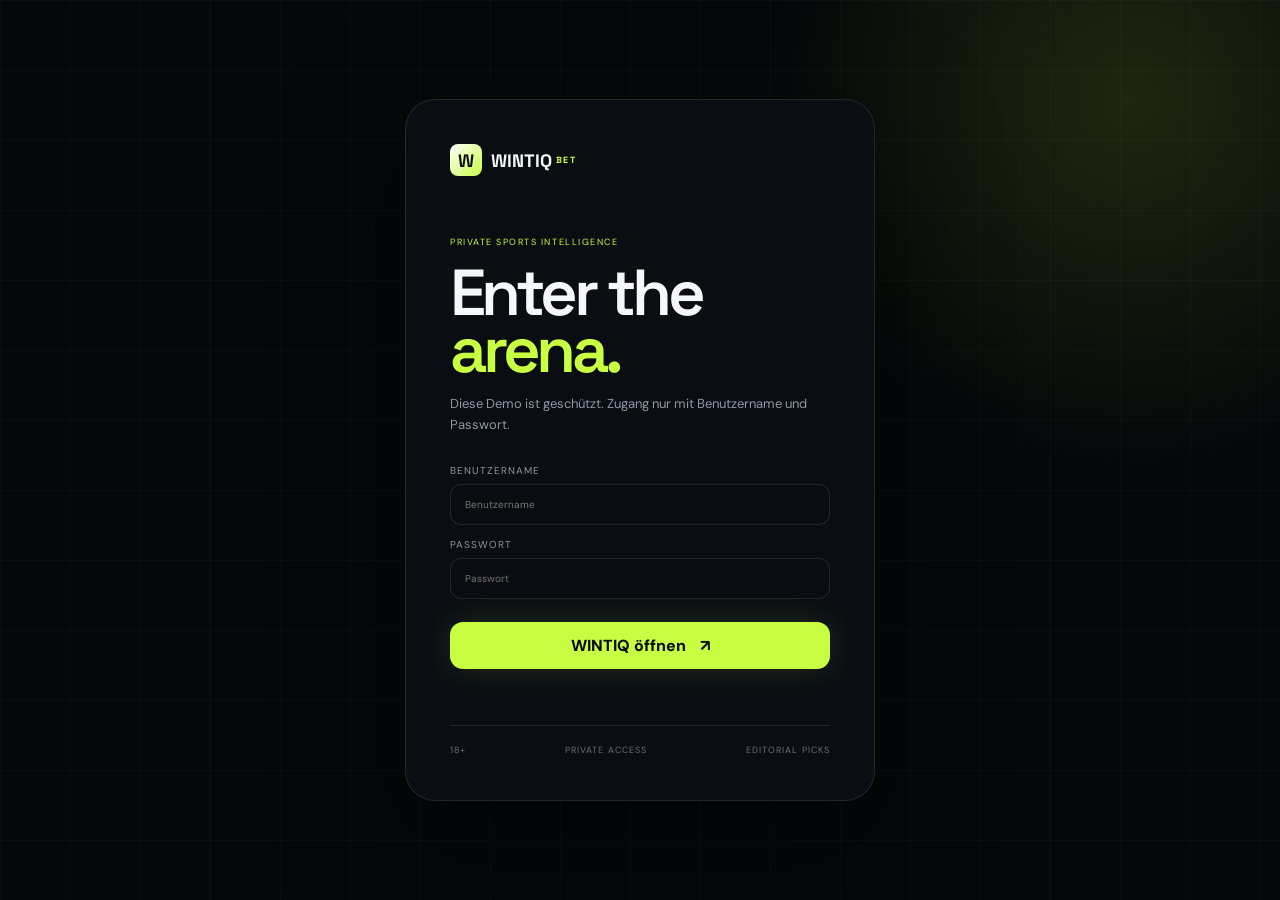
==== commit ac676942: "Update index (10).html" ====
--- a/index (10).html
+++ b/index (10).html
@@ -4,7 +4,7 @@
 <meta charset="utf-8">
 <meta name="viewport" content="width=device-width,initial-scale=1">
 
-<meta name="description" content="WINTIQ — private sports intelligence demo">
+<meta name="description" content="WINTIQ BET — private demo sportsbook concept">
 <title>WINTIQ BET — Private Demo</title>
 
 <link rel="preconnect" href="https://fonts.googleapis.com">
@@ -15,510 +15,201 @@
 <link rel="stylesheet" href="styles.css">
 
 <style>
-/* =========================================================
-   GITHUB ADMIN
-   ========================================================= */
-
-.github-token-field {
-  grid-column: 1 / -1;
-}
-
-.github-token-field input {
-  width: 100%;
-  min-height: 54px;
-  font-size: 16px;
-  box-sizing: border-box;
-}
-
-.github-test-row {
-  display: flex;
-  align-items: center;
-  gap: 14px;
-  margin-top: 14px;
-  flex-wrap: wrap;
-}
-
-.github-status {
-  font-size: 13px;
-  line-height: 1.45;
-  opacity: .9;
-}
-
-.github-status.ok {
-  color: #b6ff4a;
-}
-
-.github-status.error {
-  color: #ff7777;
-}
-
-.github-status.loading {
-  opacity: .65;
-}
-
-
-/* =========================================================
-   PASSWORD RESET
-   ========================================================= */
-
-.forgot-password {
-  margin-top: 14px;
-  text-align: center;
-}
-
-.forgot-password button {
-  background: transparent;
-  border: 0;
-  color: inherit;
-  cursor: pointer;
-  text-decoration: underline;
-  opacity: .8;
-  font: inherit;
-}
-
-.forgot-password button:hover {
-  opacity: 1;
-}
-
-.reset-box {
-  display: grid;
-  gap: 14px;
-  margin-top: 20px;
-}
-
-.reset-box input {
-  width: 100%;
-  box-sizing: border-box;
-}
-
-.reset-message {
-  min-height: 20px;
-  font-size: 13px;
-}
-
-.reset-message.error {
-  color: #ff7777;
-}
-
-.reset-message.ok {
-  color: #b6ff4a;
-}
-
-
-/* =========================================================
-   PASSWORD REQUEST INBOX
-   ========================================================= */
-
-.password-inbox {
-  margin-top: 30px;
-  border-top: 1px solid rgba(255,255,255,.1);
-  padding-top: 24px;
-}
-
-.password-inbox-head {
-  display: flex;
-  justify-content: space-between;
-  align-items: center;
-  gap: 15px;
-  flex-wrap: wrap;
-  margin-bottom: 16px;
-}
-
-.password-inbox-head strong {
-  font-size: 18px;
-}
-
-.password-inbox-head small {
-  opacity: .65;
-}
-
-.password-request-list {
-  display: grid;
-  gap: 12px;
-}
-
-.password-request {
-  border: 1px solid rgba(255,255,255,.1);
-  background: rgba(255,255,255,.025);
-  padding: 16px;
-  border-radius: 12px;
-}
-
-.password-request.pending {
-  border-color: rgba(182,255,74,.35);
-}
-
-.password-request.done {
-  opacity: .55;
-}
-
-.password-request-top {
-  display: flex;
-  justify-content: space-between;
-  align-items: center;
-  gap: 12px;
-  margin-bottom: 10px;
-}
-
-.password-request-user {
-  font-weight: 700;
-  font-size: 16px;
-}
-
-.password-request-status {
-  font-size: 11px;
-  padding: 5px 8px;
-  border-radius: 99px;
-  border: 1px solid rgba(255,255,255,.15);
-}
-
-.password-request-status.pending {
-  color: #b6ff4a;
-}
-
-.password-request-status.done {
-  color: #aaa;
-}
-
-.password-request-meta {
-  font-size: 12px;
-  opacity: .65;
-  margin-bottom: 14px;
-}
-
-.password-request-actions {
-  display: flex;
-  gap: 8px;
-  flex-wrap: wrap;
-}
-
-.password-change-box {
-  margin-top: 14px;
-  padding: 14px;
-  border-radius: 10px;
-  background: rgba(0,0,0,.2);
-  display: grid;
-  gap: 10px;
-}
-
-.password-change-box input {
-  width: 100%;
-  box-sizing: border-box;
-}
-
-.password-inbox-empty {
-  padding: 18px;
-  border: 1px dashed rgba(255,255,255,.15);
-  border-radius: 10px;
-  opacity: .6;
-  text-align: center;
-}
-
-.inbox-count {
-  display: inline-flex;
-  min-width: 20px;
-  height: 20px;
-  padding: 0 6px;
-  align-items: center;
-  justify-content: center;
-  border-radius: 99px;
-  background: #b6ff4a;
-  color: #111;
-  font-size: 11px;
-  font-weight: 800;
-}
-
-
-/* =========================================================
-   USER INFO
-   ========================================================= */
-
-.current-user {
-  font-size: 12px;
-  opacity: .7;
-  margin-right: 5px;
-}
-
-.hidden {
-  display: none !important;
-}
-
-/* =========================================================
-   FINAL PICKS REDESIGN
-   Legacy sports/live-market/bet-slip areas are removed from the page.
-   ========================================================= */
-#sports,#live{display:none!important}
-
-.picks{position:relative}
-.picks-live-ticker{margin:0 0 24px;border:1px solid rgba(255,255,255,.10);border-radius:18px;background:rgba(255,255,255,.025);overflow:hidden}
-.picks-live-ticker-track{display:grid;grid-template-columns:repeat(3,minmax(0,1fr));min-height:66px}
-.picks-live-ticker-item{display:flex;align-items:center;justify-content:space-between;gap:14px;padding:13px 16px;border-right:1px solid rgba(255,255,255,.08);font-size:12px}
-.picks-live-ticker-item:last-child{border-right:0}
-.picks-live-ticker-item strong{font-size:15px;font-variant-numeric:tabular-nums}
-.picks-live-ticker-item.live .ticker-state{color:#ff6262;font-weight:800}
-.picks-live-ticker-item.upcoming .ticker-state{opacity:.65}
-.picks-live-ticker-item.finished .ticker-state{opacity:.45}
-.picks-live-ticker-item .ticker-state{white-space:nowrap;font-size:10px;letter-spacing:.08em;text-transform:uppercase}
-.picks-live-caption{display:flex;justify-content:space-between;align-items:center;gap:18px;margin:0 0 12px;padding:0 2px;color:rgba(255,255,255,.48);font-size:10px;letter-spacing:.10em;text-transform:uppercase}
-.picks-live-caption span:first-child{color:rgba(255,255,255,.82);font-weight:800}
-.live-mini-dot{display:inline-block;width:7px;height:7px;border-radius:50%;background:#ff4d4d;box-shadow:0 0 0 0 rgba(255,77,77,.65);animation:livePulse 1.15s infinite;margin-right:7px;vertical-align:middle}
-@keyframes livePulse{0%{box-shadow:0 0 0 0 rgba(255,77,77,.65);opacity:1}70%{box-shadow:0 0 0 8px rgba(255,77,77,0);opacity:.55}100%{box-shadow:0 0 0 0 rgba(255,77,77,0);opacity:1}}
-.pick-grid{display:grid!important;grid-template-columns:repeat(3,minmax(0,1fr));gap:18px;align-items:stretch}
-.pick-card{position:relative;overflow:hidden;min-height:100%;padding:22px!important;border:1px solid rgba(255,255,255,.10)!important;border-radius:22px!important;background:linear-gradient(150deg,rgba(255,255,255,.055),rgba(255,255,255,.018))!important;box-shadow:0 20px 60px rgba(0,0,0,.20)!important}
-.pick-card:before{content:"";position:absolute;left:0;right:0;top:0;height:2px;background:rgba(182,255,74,.85)}
-.pick-top{display:flex;justify-content:space-between;align-items:center;gap:12px;margin-bottom:18px}
-.pick-top>span{display:inline-flex!important;align-items:center;padding:6px 9px!important;border-radius:999px!important;background:rgba(182,255,74,.10)!important;color:#b6ff4a!important;font-size:9px!important;font-weight:800!important;letter-spacing:.10em}
-.pick-top>small{opacity:.34;font-variant-numeric:tabular-nums}
-.pick-sport{display:block;margin-bottom:8px;font-size:10px!important;letter-spacing:.12em;text-transform:uppercase;opacity:.48}
-.pick-card h3{margin:0 0 16px!important;font-size:20px!important;line-height:1.18!important}
-.pick-tip{display:flex!important;align-items:center!important;justify-content:space-between!important;gap:14px!important;margin:0 0 15px!important;padding:14px 15px!important;border:1px solid rgba(255,255,255,.09)!important;border-radius:15px!important;background:rgba(0,0,0,.20)!important}
-.pick-tip span{font-size:9px!important;letter-spacing:.11em!important;opacity:.45}
-.pick-tip strong{font-size:15px!important;text-align:right}
-.pick-card>p{margin:0 0 15px!important;font-size:13px!important;line-height:1.55!important;opacity:.70}
-.pick-bottom{display:flex!important;align-items:center!important;justify-content:space-between!important;padding-top:14px!important;border-top:1px solid rgba(255,255,255,.08)!important;font-size:10px!important;letter-spacing:.10em!important;opacity:.62}
-.pick-bottom strong{font-size:18px!important;letter-spacing:0!important;opacity:1!important}
-.pick-live{margin-top:16px!important;padding:15px!important;border:1px solid rgba(255,255,255,.09)!important;border-radius:16px!important;background:rgba(0,0,0,.22)!important}
-.pick-live-head{display:flex!important;justify-content:space-between!important;align-items:center!important;gap:10px!important;margin-bottom:12px!important;font-size:10px!important;letter-spacing:.08em!important;text-transform:uppercase}
-.pick-live-dot{font-weight:800!important}
-.pick-live-dot.live{color:#ff5b5b!important;display:inline-flex;align-items:center;gap:6px}
-.pick-live-dot.live:before{content:"";width:7px;height:7px;border-radius:50%;background:#ff4d4d;box-shadow:0 0 0 0 rgba(255,77,77,.65);animation:livePulse 1.15s infinite}
-.pick-live-dot.pending{color:rgba(255,255,255,.58)!important}
-.pick-live-dot.done{color:rgba(255,255,255,.42)!important}
-.pick-live-score{display:grid!important;grid-template-columns:1fr auto 1fr!important;align-items:center!important;gap:10px!important;font-size:12px!important;font-weight:700!important}
-.pick-live-score span:last-child{text-align:right}
-.pick-live-score strong{font-size:24px!important;font-variant-numeric:tabular-nums!important;letter-spacing:.02em}
-.pick-live-meta{display:flex!important;justify-content:space-between!important;gap:10px!important;margin-top:10px!important;padding-top:10px!important;border-top:1px solid rgba(255,255,255,.07)!important;font-size:10px!important;opacity:.58!important;font-variant-numeric:tabular-nums}
-.pick-live-result{margin-top:10px!important;padding-top:10px!important;border-top:1px solid rgba(255,255,255,.07)!important;font-size:11px!important;font-weight:800!important;letter-spacing:.04em}
-.pick-live-result.correct{color:#b6ff4a!important}.pick-live-result.wrong{color:#ff6868!important}.pick-live-result.pending{color:rgba(255,255,255,.48)!important}.pick-live-result.live{color:#ff6868!important}
-.pick-start{margin-top:10px!important;padding-top:10px!important;border-top:1px solid rgba(255,255,255,.06)!important;font-size:10px!important;opacity:.62!important}
-.pick-live-score strong{white-space:nowrap}
-@media(max-width:1050px){.pick-grid{grid-template-columns:repeat(2,minmax(0,1fr))!important}.picks-live-ticker-track{grid-template-columns:1fr}}
-@media(max-width:680px){.pick-grid{grid-template-columns:1fr!important}.pick-card{padding:18px!important}.picks-live-caption{align-items:flex-start;flex-direction:column;gap:6px}.picks-live-ticker-item{border-right:0;border-bottom:1px solid rgba(255,255,255,.08)}.picks-live-ticker-item:last-child{border-bottom:0}}
-
+  /* GitHub Admin */
+  .github-token-field {
+    grid-column: 1 / -1;
+  }
+
+  .github-token-field input {
+    width: 100%;
+    min-height: 54px;
+    font-size: 16px;
+    box-sizing: border-box;
+  }
+
+  .github-test-row {
+    display: flex;
+    align-items: center;
+    gap: 14px;
+    margin-top: 14px;
+    flex-wrap: wrap;
+  }
+
+  .github-status {
+    font-size: 13px;
+    line-height: 1.45;
+    opacity: .9;
+  }
+
+  .github-status.ok {
+    color: #b6ff4a;
+  }
+
+  .github-status.error {
+    color: #ff7777;
+  }
+
+  .github-status.loading {
+    opacity: .65;
+  }
+
+  .pick-live {
+    padding: 0 0 90px;
+  }
+
+  .pick-live-grid {
+    display: grid;
+    grid-template-columns: minmax(0,1.35fr) minmax(280px,.65fr);
+    gap: 24px;
+    align-items: start;
+  }
+
+  .live-feed {
+    display: grid;
+    gap: 12px;
+  }
+
+  .live-feed-item {
+    display: grid;
+    grid-template-columns: 80px 1fr auto;
+    gap: 18px;
+    align-items: center;
+    padding: 18px 20px;
+    border: 1px solid rgba(255,255,255,.09);
+    background: rgba(255,255,255,.025);
+    border-radius: 14px;
+  }
+
+  .live-feed-time {
+    font-family: "Space Grotesk",sans-serif;
+    font-weight: 700;
+    opacity: .7;
+    font-size: 13px;
+  }
+
+  .live-feed-main strong {
+    display: block;
+    margin-bottom: 5px;
+  }
+
+  .live-feed-main small {
+    opacity: .65;
+  }
+
+  .ticker-status,
+  .pick-status {
+    display: inline-flex;
+    align-items: center;
+    gap: 6px;
+    border-radius: 999px;
+    padding: 6px 10px;
+    font-size: 11px;
+    font-weight: 800;
+    letter-spacing: .06em;
+    white-space: nowrap;
+  }
+
+  .status-coming {
+    background: rgba(255,255,255,.08);
+  }
+
+  .status-live {
+    background: rgba(182,255,74,.12);
+    color: #b6ff4a;
+  }
+
+  .status-won {
+    background: rgba(95,210,140,.12);
+    color: #8df0ae;
+  }
+
+  .status-lost {
+    background: rgba(255,90,90,.12);
+    color: #ff8585;
+  }
+
+  .status-void {
+    background: rgba(255,190,80,.12);
+    color: #ffd27b;
+  }
+
+  .live-empty {
+    padding: 28px;
+    border: 1px dashed rgba(255,255,255,.12);
+    border-radius: 14px;
+    opacity: .65;
+  }
+
+  .pick-card .pick-status-row {
+    display: flex;
+    justify-content: space-between;
+    gap: 10px;
+    align-items: center;
+    margin-top: 14px;
+  }
+
+  .admin-ticker-list {
+    display: grid;
+    gap: 10px;
+    margin-top: 14px;
+  }
+
+  .admin-ticker-item {
+    display: grid;
+    grid-template-columns: 1fr auto;
+    gap: 12px;
+    align-items: center;
+    padding: 13px;
+    border: 1px solid rgba(255,255,255,.08);
+    border-radius: 12px;
+  }
+
+  .admin-ticker-item strong {
+    display: block;
+    margin-bottom: 4px;
+  }
+
+  .admin-ticker-item small {
+    opacity: .65;
+  }
+
+  .ticker-admin-grid {
+    display: grid;
+    grid-template-columns: minmax(0,1fr) 160px;
+    gap: 12px;
+    margin-top: 14px;
+  }
+
+  .ticker-admin-grid .full {
+    grid-column: 1 / -1;
+  }
+
+  @media (max-width:850px) {
+    .pick-live-grid {
+      grid-template-columns: 1fr;
+    }
+
+    .live-feed-item {
+      grid-template-columns: 1fr;
+      gap: 8px;
+    }
+
+    .live-feed-item > .ticker-status {
+      justify-self: start;
+    }
+
+    .ticker-admin-grid {
+      grid-template-columns: 1fr;
+    }
+  }
 </style>
 
-
-<style id="wintiq-final-overrides">
-/* FINAL CLEAN UI — legacy market/live/bet-slip layouts are gone */
-.legacy-sports, .legacy-live, .sports-filter, .market-section, .bet-slip, .betslip, #betSlip, #sports, #live { display:none !important; }
-
-/* Picks: spacious editorial cards */
-.wintiq-picks { padding: 96px 0 110px !important; }
-.wintiq-picks .section-top { margin-bottom: 34px !important; align-items:flex-end !important; }
-.wintiq-picks .section-top h2 { margin:0 !important; }
-.wintiq-picks .pick-note { white-space:nowrap; }
-.picks-live-ticker {
-  min-height:74px; margin:0 0 34px !important; border:1px solid rgba(255,255,255,.10);
-  border-radius:20px; background:linear-gradient(90deg,rgba(255,255,255,.045),rgba(255,255,255,.018));
-  box-shadow:0 18px 55px rgba(0,0,0,.18); overflow:hidden;
-}
-.picks-live-ticker-track { display:grid; grid-template-columns:repeat(3,minmax(0,1fr)); min-height:74px; }
-.picks-live-ticker-item {
-  min-width:0; display:grid; grid-template-columns:auto 1fr; grid-template-rows:auto auto; column-gap:12px; row-gap:5px;
-  align-content:center; padding:13px 18px; border-right:1px solid rgba(255,255,255,.08);
-}
-.picks-live-ticker-item:last-child{border-right:0}
-.picks-live-ticker-item .ticker-state{grid-row:1 / span 2; align-self:center; font-size:9px; font-weight:900; letter-spacing:.12em; text-transform:uppercase; white-space:nowrap}
-.picks-live-ticker-item strong{font-size:14px; line-height:1.2; white-space:nowrap; overflow:hidden; text-overflow:ellipsis}
-.picks-live-ticker-item small{font-size:10px; opacity:.52; white-space:nowrap}
-.picks-live-ticker-item.live .ticker-state{color:#ff4d4d}
-.picks-live-ticker-item.live .ticker-state::before{content:"";display:inline-block;width:7px;height:7px;border-radius:50%;background:#ff4d4d;margin-right:6px;animation:livePulse 1.15s infinite}
-.picks-live-ticker-item.upcoming .ticker-state{color:#b6ff4a}
-.picks-live-ticker-item.finished .ticker-state{color:rgba(255,255,255,.45)}
-
-.wintiq-picks .pick-grid { grid-template-columns:repeat(3,minmax(0,1fr)) !important; gap:24px !important; }
-.wintiq-picks .pick-card { padding:0 !important; min-height:0 !important; border-radius:24px !important; }
-.wintiq-picks .pick-card > .pick-card-inner { padding:26px !important; }
-.wintiq-picks .pick-top { margin-bottom:20px !important; }
-.wintiq-picks .pick-sport { margin-bottom:10px !important; }
-.wintiq-picks .pick-card h3 { min-height:50px; margin-bottom:20px !important; font-size:20px !important; line-height:1.35 !important; }
-.wintiq-picks .pick-tip { min-height:58px; margin-bottom:18px !important; }
-.wintiq-picks .pick-card > p { min-height:84px; margin-bottom:18px !important; line-height:1.7 !important; }
-.wintiq-picks .pick-bottom { min-height:52px; }
-.wintiq-picks .pick-live { margin-top:18px !important; }
-.wintiq-picks .pick-live-score { min-height:44px; }
-.wintiq-picks .pick-live-score strong { font-size:25px !important; }
-.wintiq-picks .pick-live-meta { line-height:1.5; }
-.wintiq-picks .pick-live-result { line-height:1.4; }
-@media(max-width:1050px){.wintiq-picks .pick-grid{grid-template-columns:repeat(2,minmax(0,1fr)) !important}.picks-live-ticker-track{grid-template-columns:1fr}}
-@media(max-width:680px){.wintiq-picks{padding:72px 0 82px !important}.wintiq-picks .section-top{align-items:flex-start !important;gap:16px}.wintiq-picks .pick-note{white-space:normal}.wintiq-picks .pick-grid{grid-template-columns:1fr !important}.wintiq-picks .pick-card h3,.wintiq-picks .pick-card > p{min-height:0}.picks-live-ticker-item{border-right:0;border-bottom:1px solid rgba(255,255,255,.08)}.picks-live-ticker-item:last-child{border-bottom:0}}
-</style>
-
-
-<style id="wintiq-clean-live-picks">
-  /* No legacy market UI */
-  .ticker,
-  .legacy-sports,
-  .legacy-live,
-  .sports-filter,
-  .market-section,
-  .bet-slip,
-  .betslip,
-  #betSlip,
-  #sports,
-  #live { display:none !important; }
-
-  .wintiq-picks { padding: 92px 0 112px !important; }
-  .wintiq-picks .section-top { margin-bottom: 30px !important; }
-
-  .wintiq-picks .pick-grid {
-    display:grid !important;
-    grid-template-columns:repeat(3,minmax(0,1fr)) !important;
-    gap:24px !important;
-    align-items:stretch;
-  }
-  .wintiq-picks .pick-card {
-    min-width:0 !important;
-    padding:0 !important;
-    overflow:hidden !important;
-    border-radius:24px !important;
-  }
-  .wintiq-picks .pick-card > .pick-card-inner { padding:26px !important; }
-  .wintiq-picks .pick-card h3 {
-    min-height:54px;
-    margin:0 0 20px !important;
-    line-height:1.35 !important;
-  }
-  .wintiq-picks .pick-card > p {
-    min-height:88px;
-    margin:0 0 20px !important;
-    line-height:1.72 !important;
-  }
-
-  /* Animated live ticker: the content keeps moving without a page reload. */
-  .picks-live-ticker {
-    position:relative;
-    margin:0 0 34px !important;
-    min-height:76px;
-    border:1px solid rgba(255,255,255,.10);
-    border-radius:20px;
-    background:linear-gradient(90deg,rgba(255,255,255,.045),rgba(255,255,255,.018));
-    box-shadow:0 18px 55px rgba(0,0,0,.18);
-    overflow:hidden;
-  }
-  .picks-live-ticker::before,
-  .picks-live-ticker::after {
-    content:"";
-    position:absolute;
-    top:0;
-    bottom:0;
-    width:60px;
-    z-index:3;
-    pointer-events:none;
-  }
-  .picks-live-ticker::before { left:0; background:linear-gradient(90deg,#080a0d,transparent); }
-  .picks-live-ticker::after { right:0; background:linear-gradient(270deg,#080a0d,transparent); }
-  .picks-ticker-viewport { overflow:hidden; width:100%; }
-  .picks-ticker-track {
-    display:flex;
-    width:max-content;
-    min-height:76px;
-    will-change:transform;
-    animation:picksTickerMove 28s linear infinite;
-  }
-  .picks-ticker-set { display:flex; flex-shrink:0; }
-  .picks-live-ticker-item {
-    width:min(390px,32vw);
-    min-width:290px;
-    display:grid;
-    grid-template-columns:auto minmax(0,1fr);
-    grid-template-rows:auto auto;
-    column-gap:12px;
-    row-gap:4px;
-    align-content:center;
-    padding:14px 24px;
-    border-right:1px solid rgba(255,255,255,.08);
-  }
-  .picks-live-ticker-item .ticker-state {
-    grid-row:1 / span 2;
-    align-self:center;
-    white-space:nowrap;
-    font-size:9px;
-    font-weight:900;
-    letter-spacing:.12em;
-    text-transform:uppercase;
-  }
-  .picks-live-ticker-item strong {
-    min-width:0;
-    overflow:hidden;
-    text-overflow:ellipsis;
-    white-space:nowrap;
-    font-size:14px;
-    line-height:1.2;
-  }
-  .picks-live-ticker-item small {
-    min-width:0;
-    overflow:hidden;
-    text-overflow:ellipsis;
-    white-space:nowrap;
-    font-size:10px;
-    opacity:.52;
-  }
-  .picks-live-ticker-item.live .ticker-state { color:#ff4d4d; }
-  .picks-live-ticker-item.live .ticker-state::before {
-    content:"";
-    display:inline-block;
-    width:7px;
-    height:7px;
-    margin-right:7px;
-    border-radius:50%;
-    background:#ff4d4d;
-    animation:livePulse 1.15s infinite;
-    vertical-align:1px;
-  }
-  .picks-live-ticker-item.upcoming .ticker-state { color:#b6ff4a; }
-  .picks-live-ticker-item.finished .ticker-state { color:rgba(255,255,255,.45); }
-  @keyframes picksTickerMove {
-    from { transform:translate3d(0,0,0); }
-    to { transform:translate3d(-50%,0,0); }
-  }
-  .picks-live-ticker:hover .picks-ticker-track { animation-play-state:paused; }
-
-  @media (max-width:1050px) {
-    .wintiq-picks .pick-grid { grid-template-columns:repeat(2,minmax(0,1fr)) !important; }
-    .picks-live-ticker-item { width:360px; }
-  }
-  @media (max-width:680px) {
-    .wintiq-picks { padding:72px 0 82px !important; }
-    .wintiq-picks .pick-grid { grid-template-columns:1fr !important; }
-    .wintiq-picks .pick-card h3,
-    .wintiq-picks .pick-card > p { min-height:0; }
-    .picks-live-ticker-item { width:310px; min-width:310px; padding:13px 18px; }
-    .picks-ticker-track { animation-duration:24s; }
-  }
-  @media (prefers-reduced-motion:reduce) {
-    .picks-ticker-track { animation:none; }
-  }
-</style>
-
-<style id="wintiq-hard-clean">
-/* HARD CLEAN: legacy UI must never be visible, even if an old script injects it. */
-html body .ticker,
-html body .top-ticker,
-html body .live-ticker:not(#picksLiveTicker),
-html body .sports-filter,
-html body .market-section,
-html body .bet-slip,
-html body .betslip,
-html body #betSlip,
-html body #sports,
-html body #live,
-html body [class*="bet-slip"],
-html body [id*="bet-slip"],
-html body [class*="sports-filter"],
-html body [class*="market-section"] { display:none !important; }
-</style>
 </head>
 
 <body class="locked">
 
-
-<!-- =========================================================
-     LOGIN
-     ========================================================= -->
-
+<!-- LOGIN -->
 <div id="loginGate" class="gate">
-
   <div class="gate-glow"></div>
 
   <div class="gate-card">
@@ -571,45 +262,33 @@
 
       <small id="loginError"></small>
 
-      <div class="forgot-password">
-        <button id="forgotPasswordBtn" type="button">
-          Passwort vergessen?
-        </button>
-      </div>
-
     </form>
 
     <div class="gate-foot">
       <span>18+</span>
-      <span>PRIVATE DEMO</span>
-      <span>NO REAL MONEY</span>
+      <span>PRIVATE ACCESS</span>
+      <span>EDITORIAL PICKS</span>
     </div>
 
   </div>
-
 </div>
 
 
-<!-- =========================================================
-     APP
-     ========================================================= -->
-
+<!-- APP -->
 <div id="app" class="app-hidden">
 
   <!-- TOPBAR -->
-
   <div class="topbar">
 
     <div>
       <span class="live-dot"></span>
       <b>WINTIQ PULSE</b>
-      <span id="pulseText">Live intelligence · Demo feed</span>
+      <span id="pulseText">Live intelligence · Pick feed</span>
     </div>
 
     <div class="top-actions">
-      <span class="current-user" id="currentUserLabel"></span>
-      <span>PRIVATE DEMO</span>
-      <button id="adminOpen" class="hidden">ADMIN</button>
+      <span>PRIVATE ACCESS</span>
+      <button id="adminOpen">ADMIN</button>
       <button id="logout">LOCK</button>
     </div>
 
@@ -617,7 +296,6 @@
 
 
   <!-- NAV -->
-
   <header class="nav">
 
     <button class="hamb" id="hamb">☰</button>
@@ -629,6 +307,7 @@
     </a>
 
     <nav>
+      <a href="#live">Live</a>
       <a href="#picks">Picks</a>
       <a href="#events">Events</a>
       <a href="#edge">Edge</a>
@@ -643,8 +322,8 @@
 
 
   <!-- MOBILE NAV -->
-
   <div class="mobile" id="mobile">
+    <a href="#live">Live</a>
     <a href="#picks">Picks</a>
     <a href="#events">Events</a>
     <a href="#edge">Edge</a>
@@ -654,7 +333,6 @@
   <main id="top">
 
     <!-- HERO -->
-
     <section class="hero">
 
       <div class="hero-bg"></div>
@@ -685,15 +363,13 @@
         </p>
 
         <div class="hero-buttons">
-
-          <a class="primary" href="#picks">
-            Picks entdecken <span>→</span>
+          <a class="primary" href="#live">
+            Live entdecken <span>→</span>
           </a>
 
           <a class="ghost" href="#picks">
             Unsere Picks <span>↗</span>
           </a>
-
         </div>
 
       </div>
@@ -713,20 +389,73 @@
     </section>
 
 
+    <!-- TICKER -->
+    <section class="ticker">
+
+      <div class="ticker-label">
+        ● NOW
+      </div>
+
+      <div class="ticker-track" id="tickerTrack">
+        <span>WINTIQ <b>LIVE PICK FEED</b></span>
+      </div>
+
+    </section>
+
+
+    <!-- LIVE PICK FEED -->
+    <section class="pick-live" id="live">
+
+      <div class="section-top">
+        <div>
+          <small>● PICK LIVE FEED</small>
+
+          <h2>
+            Was gerade.<br>
+            <span>Passiert.</span>
+          </h2>
+        </div>
+
+        <p>
+          Live-Updates direkt zu den veröffentlichten WINTIQ Picks.
+        </p>
+      </div>
+
+
+      <div class="pick-live-grid">
+
+        <div id="liveFeed" class="live-feed"></div>
+
+
+        <aside class="pick-live-side">
+
+          <div class="pick-note">
+
+            <strong>LIVE PICK STATUS</strong><br>
+
+            Jeder Pick kann während des Events aktualisiert werden:
+            angekündigt, live, gewonnen, verloren oder void.
+
+          </div>
+
+        </aside>
+
+      </div>
+
+    </section>
+
+
     <!-- PICKS -->
-
     <section class="picks" id="picks">
 
       <div class="section-top">
 
         <div>
-
           <small>WINTIQ EDITORIAL</small>
 
           <h2>
             Unsere <span>Picks.</span>
           </h2>
-
         </div>
 
         <div class="pick-note">
@@ -735,32 +464,22 @@
 
       </div>
 
-      <div class="picks-live-ticker" id="picksLiveTicker" aria-live="polite"></div>
-
-      <div class="picks-live-caption">
-        <span><i class="live-mini-dot"></i> LIVE-TRACKING</span>
-        <span>Spielstand · Spielminute · Restzeit · Tippstatus</span>
-      </div>
-
       <div id="pickGrid" class="pick-grid"></div>
 
     </section>
 
 
     <!-- EVENTS -->
-
     <section class="events" id="events">
 
       <div class="section-top">
 
         <div>
-
           <small>VISUAL MATCHDAY</small>
 
           <h2>
             Top <span>Events.</span>
           </h2>
-
         </div>
 
         <a class="arrow-link" href="#live">
@@ -775,7 +494,6 @@
         <article class="event e1">
 
           <div>
-
             <small>FOOTBALL · 11.09.2026</small>
 
             <h3>
@@ -786,7 +504,6 @@
             <a href="#live">
               Märkte entdecken →
             </a>
-
           </div>
 
         </article>
@@ -795,7 +512,6 @@
         <article class="event e2">
 
           <div>
-
             <small>TENNIS · ATP</small>
 
             <h3>
@@ -806,7 +522,6 @@
             <a href="#picks">
               Pick ansehen →
             </a>
-
           </div>
 
         </article>
@@ -815,7 +530,6 @@
         <article class="event e3">
 
           <div>
-
             <small>BASKETBALL · NBA</small>
 
             <h3>
@@ -826,7 +540,6 @@
             <a href="#live">
               Ansehen →
             </a>
-
           </div>
 
         </article>
@@ -837,7 +550,6 @@
 
 
     <!-- EDGE -->
-
     <section class="edge" id="edge">
 
       <div class="edge-copy">
@@ -859,23 +571,31 @@
 
           <div>
             <b>01</b>
+
             <strong>Live-first</strong>
+
             <small>
               Der aktuelle Spielmoment steht im Fokus.
             </small>
           </div>
 
+
           <div>
             <b>02</b>
+
             <strong>Editorial Picks</strong>
+
             <small>
               Nur das WINTIQ-Team veröffentlicht Einschätzungen.
             </small>
           </div>
 
+
           <div>
             <b>03</b>
+
             <strong>Mobile by default</strong>
+
             <small>
               Für kleine Screens und schnelle Wege gebaut.
             </small>
@@ -908,15 +628,9 @@
 
           <h4>Dortmund</h4>
 
-          <div class="mini">
-            <span>1.78</span>
-            <span>3.90</span>
-            <span>4.40</span>
-          </div>
-
           <div class="phone-pick">
-            WINTIQ PICK<br>
-            <b>Heimsieg</b>
+            LIVE TICKER<br>
+            <b>Pick Update</b>
           </div>
 
           <footer>
@@ -931,7 +645,6 @@
 
 
     <!-- RELEASE -->
-
     <section class="release">
 
       <small>NEXT MOVE</small>
@@ -941,7 +654,7 @@
       </h2>
 
       <p>
-        WINTIQ — RELEASE CONCEPT
+        WINTIQ — LIVE PICK CONCEPT
       </p>
 
       <strong id="days">
@@ -958,7 +671,6 @@
 
 
   <!-- FOOTER -->
-
   <footer>
 
     <div>
@@ -979,7 +691,7 @@
     </div>
 
     <p>
-      © 2026 WINTIQ · 18+ · PRIVATE DEMO · Keine Echtgeld-Wetten
+      © 2026 WINTIQ · 18+ · PRIVATE ACCESS · Keine Echtgeld-Wetten
     </p>
 
   </footer>
@@ -987,69 +699,9 @@
 </div>
 
 
-<!-- =========================================================
-     PASSWORD RESET MODAL
-     ========================================================= -->
-
-<div id="resetModal" class="modal hidden">
-
-  <div class="modal-card">
-
-    <button class="modal-close" id="resetClose">
-      ×
-    </button>
-
-    <div class="admin-head">
-
-      <small>
-        WINTIQ ACCOUNT
-      </small>
-
-      <h2>
-        Passwort <span>vergessen?</span>
-      </h2>
-
-      <p>
-        Gib deinen WINTIQ-Benutzernamen ein.
-        Die Anfrage wird an den Administrator übermittelt.
-      </p>
-
-    </div>
-
-    <div class="reset-box">
-
-      <label>
-        Benutzername
-        <input
-          id="resetUsername"
-          autocomplete="username"
-          placeholder="z. B. Ionix87"
-        >
-      </label>
-
-      <button
-        id="sendResetRequest"
-        class="primary"
-        type="button"
-      >
-        Anfrage senden →
-      </button>
-
-      <div
-        id="resetMessage"
-        class="reset-message"
-      ></div>
-
-    </div>
-
-  </div>
-
-</div>
-
-
-<!-- =========================================================
-     ADMIN PANEL
-     ========================================================= -->
+<!-- ========================================================= -->
+<!-- ADMIN PANEL -->
+<!-- ========================================================= -->
 
 <div id="adminPanel" class="modal hidden">
 
@@ -1071,18 +723,18 @@
       </h2>
 
       <p>
-        Änderungen werden lokal in diesem Browser gespeichert.
+        Änderungen werden nur lokal in diesem Browser gespeichert.
       </p>
 
     </div>
 
 
     <!-- ADMIN INPUTS -->
-
     <div class="admin-grid">
 
       <label>
         Hero Titel
+
         <input
           id="aHeroTitle"
           placeholder="SPORT. DATA. MOMENTUM."
@@ -1092,6 +744,7 @@
 
       <label>
         Release Datum
+
         <input
           id="aRelease"
           type="date"
@@ -1101,6 +754,7 @@
 
       <label class="full">
         Hero Text
+
         <textarea
           id="aHeroText"
           rows="3"
@@ -1110,12 +764,12 @@
 
       <label class="full">
         Pulse Text
+
         <input id="aPulse">
       </label>
 
 
       <!-- PICKS -->
-
       <div class="admin-block full">
 
         <div class="admin-block-head">
@@ -1140,59 +794,95 @@
     </div>
 
 
-    <!-- =====================================================
-         PASSWORD INBOX
-         ===================================================== -->
-
-    <div class="password-inbox">
-
-      <div class="password-inbox-head">
-
-        <div>
-          <strong>
-            Passwort-Anfragen
-          </strong>
-
-          <small>
-            <span id="pendingResetCount" class="inbox-count">0</span>
-            offene Anfrage(n)
-          </small>
-        </div>
-
-        <button
-          id="refreshPasswordRequests"
-          type="button"
-          class="ghost"
-        >
-          ↻ Aktualisieren
-        </button>
-
-      </div>
+    <!-- LIVE TICKER -->
+    <div class="admin-block full">
+
+      <div class="admin-block-head">
+        <strong>Pick Live-Ticker</strong>
+      </div>
+
+
+      <div class="ticker-admin-grid">
+
+        <label>
+          Pick
+
+          <select id="tickerPick"></select>
+        </label>
+
+
+        <label>
+          Status
+
+          <select id="tickerStatus">
+
+            <option value="COMING">
+              COMING
+            </option>
+
+            <option value="LIVE">
+              LIVE
+            </option>
+
+            <option value="WON">
+              WON
+            </option>
+
+            <option value="LOST">
+              LOST
+            </option>
+
+            <option value="VOID">
+              VOID
+            </option>
+
+          </select>
+
+        </label>
+
+
+        <label class="full">
+
+          Live-Update
+
+          <input
+            id="tickerMessage"
+            placeholder="z. B. 68' · Führung übernommen"
+          >
+
+        </label>
+
+      </div>
+
+
+      <button
+        id="addTicker"
+        type="button"
+        class="ghost"
+        style="margin-top:12px;"
+      >
+        + Live-Update hinzufügen
+      </button>
 
 
       <div
-        id="passwordRequestList"
-        class="password-request-list"
-      >
-
-        <div class="password-inbox-empty">
-          Passwort-Anfragen werden geladen …
-        </div>
-
-      </div>
-
-    </div>
-
-
-    <!-- =====================================================
-         GITHUB PUBLISH
-         ===================================================== -->
+        id="adminTicker"
+        class="admin-ticker-list"
+      ></div>
+
+    </div>
+
+
+    <!-- ===================================================== -->
+    <!-- GITHUB PUBLISH -->
+    <!-- ===================================================== -->
 
     <div class="admin-publish">
 
       <small>
 
         <b>GitHub-Veröffentlichung</b> ·
+
         Speichert deine Picks direkt in
         <code>picks.json</code>.
 
@@ -1206,6 +896,7 @@
 
       <div class="publish-fields">
 
+        <!-- TOKEN -->
         <label class="github-token-field">
 
           GitHub Token
@@ -1220,6 +911,7 @@
         </label>
 
 
+        <!-- REPOSITORY -->
         <label>
 
           Repository
@@ -1233,6 +925,7 @@
         </label>
 
 
+        <!-- BRANCH -->
         <label>
 
           Branch
@@ -1248,6 +941,7 @@
       </div>
 
 
+      <!-- GITHUB STATUS -->
       <div class="github-test-row">
 
         <button
@@ -1258,6 +952,7 @@
           🧪 Token prüfen
         </button>
 
+
         <span
           id="ghStatus"
           class="github-status"
@@ -1269,7 +964,6 @@
 
 
     <!-- ADMIN ACTIONS -->
-
     <div class="admin-actions">
 
       <button
@@ -1313,13 +1007,11 @@
 
 
 <!-- TOAST -->
-
 <div id="toast"></div>
 
 
 <!-- JAVASCRIPT -->
-
-<script src="script.js?v=20260912-final"></script>
+<script src="script.js"></script>
 
 </body>
 </html>
